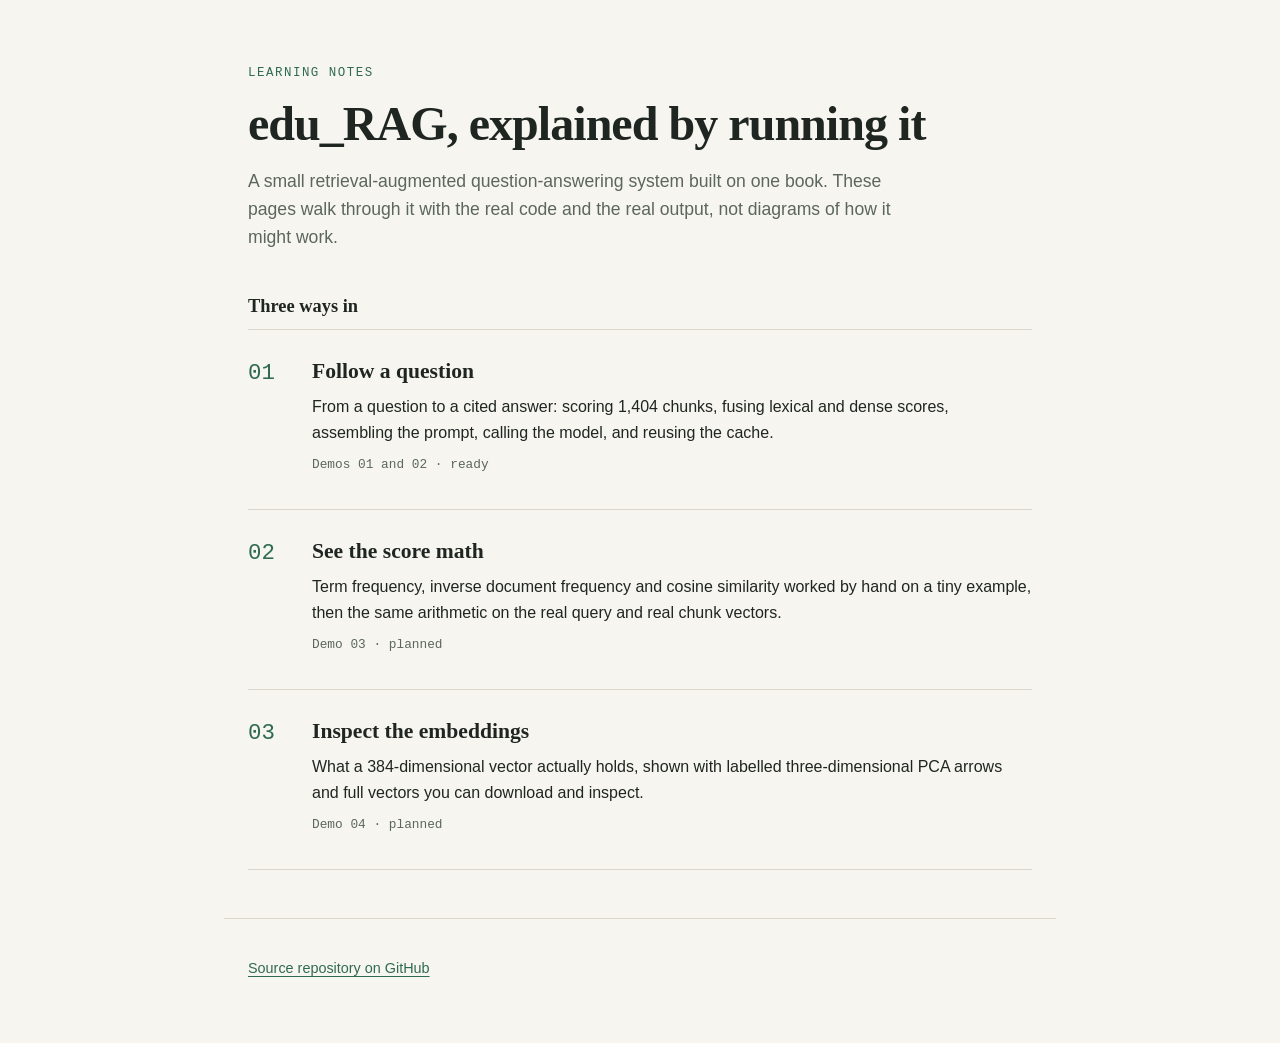
==== docs/index.html @ 3936e358 "Add generated site skeleton and builder" ====
<!DOCTYPE html>
<html lang="en">
<head>
  <meta charset="utf-8">
  <meta name="viewport" content="width=device-width, initial-scale=1">
  <title>edu_RAG — learning site</title>
  <link rel="stylesheet" href="style.css">
</head>
<body>
  <header class="masthead">
    <p class="eyebrow">Learning notes</p>
    <h1>edu_RAG, explained by running it</h1>
    <p class="lede">A small retrieval-augmented question-answering system built on one book. These pages walk through it with the real code and the real output, not diagrams of how it might work.</p>
  </header>

  <main>
    <h2 class="section-title">Three ways in</h2>
    <ol class="modules">
      <li class="module">
        <span class="module-number" aria-hidden="true">01</span>
        <div class="module-body">
          <h3>Follow a question</h3>
          <p>From a question to a cited answer: scoring 1,404 chunks, fusing lexical and dense scores, assembling the prompt, calling the model, and reusing the cache.</p>
          <p class="module-meta">Demos 01 and 02 · ready</p>
        </div>
      </li>
      <li class="module">
        <span class="module-number" aria-hidden="true">02</span>
        <div class="module-body">
          <h3>See the score math</h3>
          <p>Term frequency, inverse document frequency and cosine similarity worked by hand on a tiny example, then the same arithmetic on the real query and real chunk vectors.</p>
          <p class="module-meta">Demo 03 · planned</p>
        </div>
      </li>
      <li class="module">
        <span class="module-number" aria-hidden="true">03</span>
        <div class="module-body">
          <h3>Inspect the embeddings</h3>
          <p>What a 384-dimensional vector actually holds, shown with labelled three-dimensional PCA arrows and full vectors you can download and inspect.</p>
          <p class="module-meta">Demo 04 · planned</p>
        </div>
      </li>
    </ol>
  </main>

  <footer class="footer">
    <p><a href="https://github.com/Santhust/edu_RAG">Source repository on GitHub</a></p>
  </footer>
</body>
</html>
---- docs/style.css ----
:root {
  --bg: #f7f5f0;
  --ink: #1f2621;
  --muted: #5b665d;
  --line: #d8d5ca;
  --panel: #eeece4;
  --accent: #2f6b4f;
  --serif: "Iowan Old Style", "Palatino Linotype", Georgia, serif;
  --sans: -apple-system, BlinkMacSystemFont, "Segoe UI", sans-serif;
  --mono: "SFMono-Regular", Consolas, "Liberation Mono", monospace;
}

* { box-sizing: border-box; }

body {
  margin: 0;
  background: var(--bg);
  color: var(--ink);
  font-family: var(--sans);
  font-size: 1rem;
  line-height: 1.6;
  text-wrap: pretty;
}

.masthead, main, .footer {
  max-width: 52rem;
  margin: 0 auto;
  padding: 0 1.5rem;
}

.masthead { padding-top: 4rem; padding-bottom: 2.5rem; }

.eyebrow {
  margin: 0 0 0.75rem;
  font-family: var(--mono);
  font-size: 0.78rem;
  letter-spacing: 0.12em;
  text-transform: uppercase;
  color: var(--accent);
}

h1 {
  margin: 0 0 1rem;
  font-family: var(--serif);
  font-weight: 600;
  font-size: clamp(2rem, 5vw, 3rem);
  line-height: 1.15;
  letter-spacing: -0.02em;
}

.lede {
  margin: 0;
  max-width: 42rem;
  font-size: 1.1rem;
  color: var(--muted);
}

.section-title {
  margin: 0 0 0.5rem;
  font-family: var(--serif);
  font-size: 1.15rem;
  font-weight: 600;
}

.modules { list-style: none; margin: 0; padding: 0; }

.module {
  display: grid;
  grid-template-columns: 3rem 1fr;
  gap: 1rem;
  padding: 1.5rem 0;
  border-top: 1px solid var(--line);
}
.module:last-child { border-bottom: 1px solid var(--line); }

.module-number {
  font-family: var(--mono);
  font-size: 1.4rem;
  color: var(--accent);
  padding-top: 0.15rem;
}

.module-body h3 {
  margin: 0 0 0.35rem;
  font-family: var(--serif);
  font-size: 1.35rem;
  font-weight: 600;
}
.module-body p { margin: 0 0 0.6rem; }
.module-meta {
  font-family: var(--mono);
  font-size: 0.8rem;
  color: var(--muted);
}

a { color: var(--accent); text-underline-offset: 0.18em; }
a:hover { text-decoration-thickness: 2px; }
a:focus-visible { outline: 2px solid var(--accent); outline-offset: 3px; }

.footer {
  margin-top: 3rem;
  padding-top: 1.5rem;
  padding-bottom: 3rem;
  border-top: 1px solid var(--line);
  color: var(--muted);
  font-size: 0.9rem;
}

pre {
  background: var(--panel);
  border: 1px solid var(--line);
  border-radius: 4px;
  padding: 1rem;
  overflow-x: auto;
  font-family: var(--mono);
  font-size: 0.85rem;
  line-height: 1.5;
}

@media (max-width: 40rem) {
  .masthead { padding-top: 2.5rem; }
  .module { grid-template-columns: 1fr; gap: 0.35rem; }
}
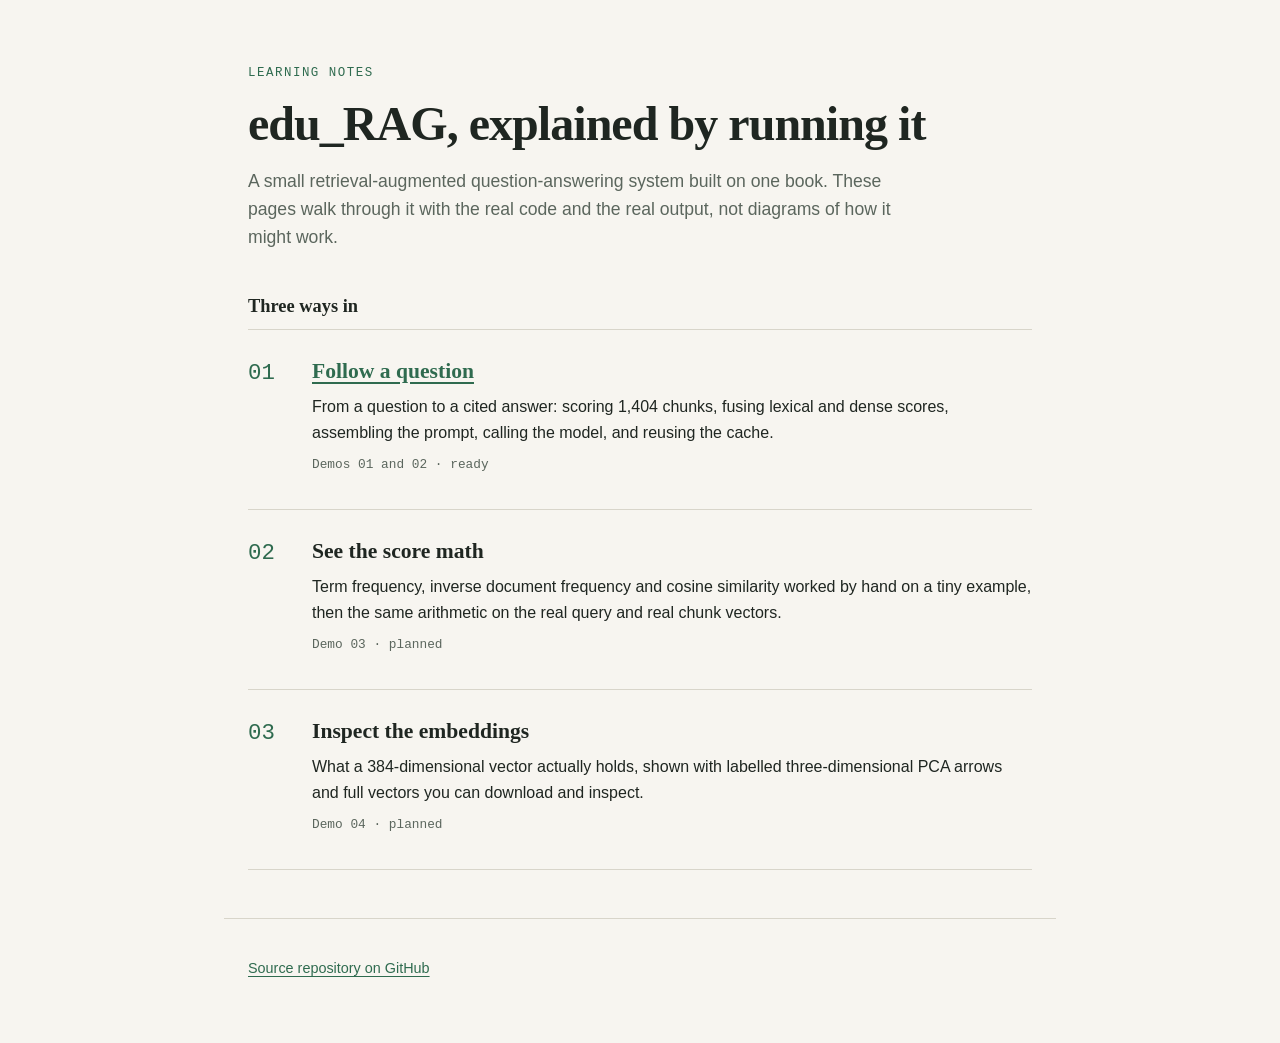
==== commit 0f8d1198: "Add module 1 page with worked example and demos" ====
--- a/docs/index.html
+++ b/docs/index.html
@@ -19,7 +19,7 @@
       <li class="module">
         <span class="module-number" aria-hidden="true">01</span>
         <div class="module-body">
-          <h3>Follow a question</h3>
+          <h3><a href="01-flow.html">Follow a question</a></h3>
           <p>From a question to a cited answer: scoring 1,404 chunks, fusing lexical and dense scores, assembling the prompt, calling the model, and reusing the cache.</p>
           <p class="module-meta">Demos 01 and 02 · ready</p>
         </div>
--- a/docs/style.css
+++ b/docs/style.css
@@ -117,6 +117,71 @@
   line-height: 1.5;
 }
 
+.worked-example {
+  margin-bottom: 3rem;
+  padding-bottom: 2rem;
+  border-bottom: 2px solid var(--line);
+}
+.worked-example h2 { margin-top: 0; }
+.table-wrap { overflow-x: auto; margin: 1rem 0; }
+.score-table {
+  border-collapse: collapse;
+  width: 100%;
+  min-width: 34rem;
+  font-size: 0.9rem;
+}
+.score-table th, .score-table td {
+  text-align: left;
+  padding: 0.45rem 0.6rem;
+  border-bottom: 1px solid var(--line);
+}
+.score-table th {
+  font-family: var(--mono);
+  font-size: 0.75rem;
+  font-weight: 600;
+  letter-spacing: 0.06em;
+  text-transform: uppercase;
+  color: var(--muted);
+}
+.score-table td { font-family: var(--mono); }
+blockquote {
+  margin: 1rem 0;
+  font-family: var(--serif);
+  font-size: 1.08rem;
+  font-style: italic;
+}
+
+.stages, .observations { margin: 0 0 2rem; padding-left: 1.5rem; }
+.stages li, .observations li { margin-bottom: 0.9rem; }
+.stages strong { font-weight: 600; }
+
+code {
+  font-family: var(--mono);
+  font-size: 0.9em;
+  background: var(--panel);
+  padding: 0.1em 0.3em;
+  border-radius: 3px;
+}
+
+.demo { margin: 2.5rem 0 3rem; }
+.demo > h2 {
+  margin: 0 0 1rem;
+  font-family: var(--mono);
+  font-size: 1rem;
+  font-weight: 600;
+  color: var(--accent);
+}
+.demo h3 {
+  margin: 1.5rem 0 0.5rem;
+  font-size: 0.78rem;
+  font-family: var(--mono);
+  font-weight: 600;
+  letter-spacing: 0.1em;
+  text-transform: uppercase;
+  color: var(--muted);
+}
+.demo-links { font-size: 0.85rem; color: var(--muted); }
+
 @media (max-width: 40rem) {
   .masthead { padding-top: 2.5rem; }
   .module { grid-template-columns: 1fr; gap: 0.35rem; }
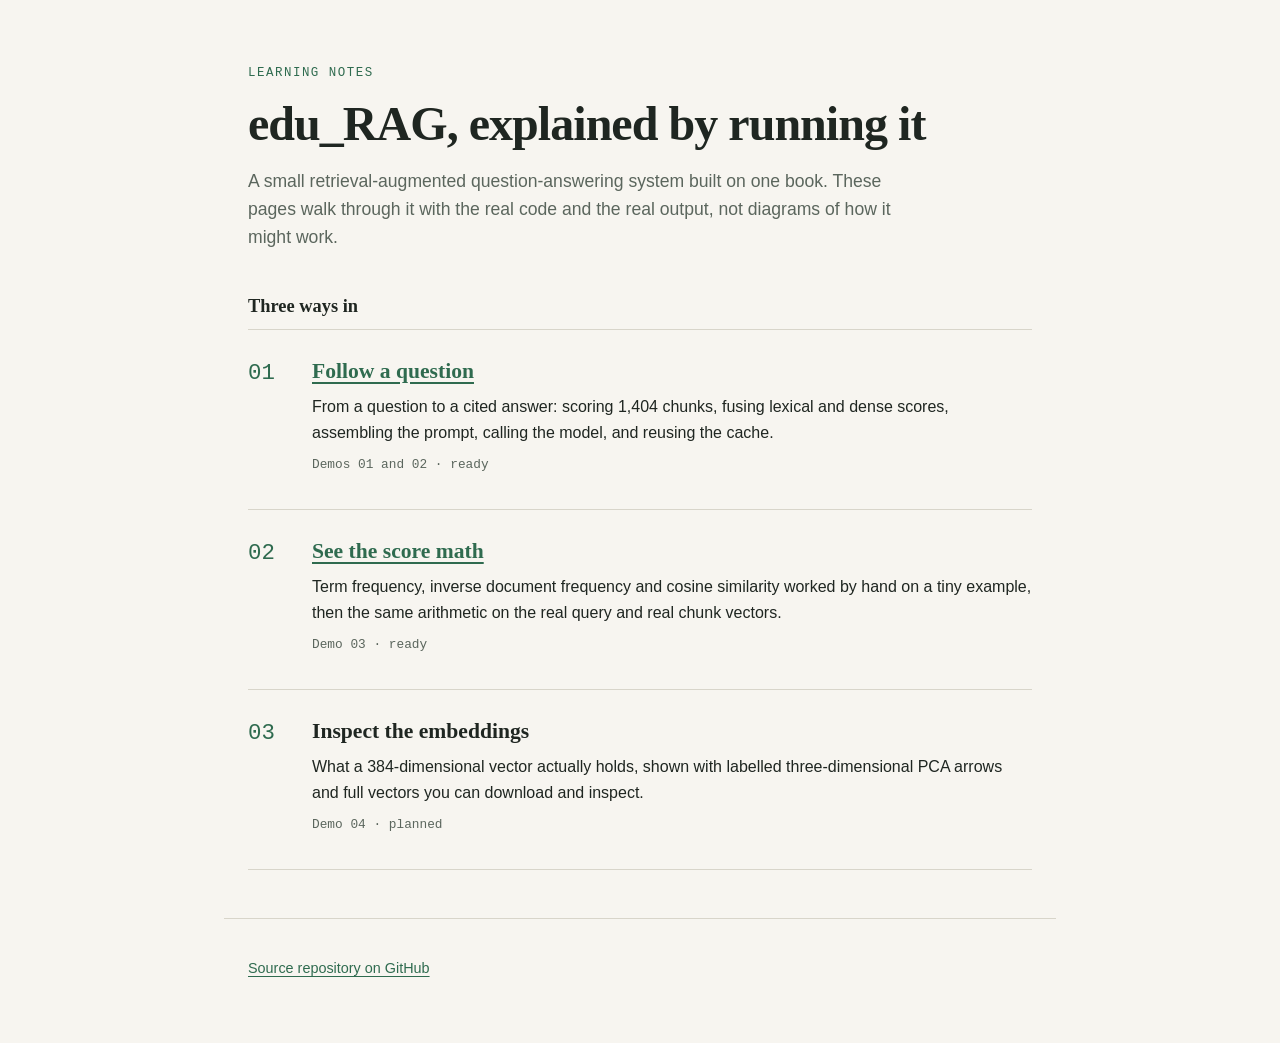
==== commit 55a7fb36: "Add module 2 score math page" ====
--- a/docs/index.html
+++ b/docs/index.html
@@ -27,9 +27,9 @@
       <li class="module">
         <span class="module-number" aria-hidden="true">02</span>
         <div class="module-body">
-          <h3>See the score math</h3>
+          <h3><a href="02-math.html">See the score math</a></h3>
           <p>Term frequency, inverse document frequency and cosine similarity worked by hand on a tiny example, then the same arithmetic on the real query and real chunk vectors.</p>
-          <p class="module-meta">Demo 03 · planned</p>
+          <p class="module-meta">Demo 03 · ready</p>
         </div>
       </li>
       <li class="module">
--- a/docs/style.css
+++ b/docs/style.css
@@ -117,39 +117,32 @@
   line-height: 1.5;
 }
 
-.worked-example {
-  margin-bottom: 3rem;
-  padding-bottom: 2rem;
-  border-bottom: 2px solid var(--line);
+.qa { margin: 3rem 0; }
+.qa summary { line-height: 1.5; }
+.qa .trace-step { padding: 0.35rem 0; }
+
+.demo-source { margin: 0 0 1.25rem; }
+.demo-source summary, .trace-step summary {
+  cursor: pointer;
+  padding: 0.5rem 0;
+  font-family: var(--mono);
+  font-size: 0.85rem;
+  color: var(--accent);
 }
-.worked-example h2 { margin-top: 0; }
-.table-wrap { overflow-x: auto; margin: 1rem 0; }
-.score-table {
-  border-collapse: collapse;
-  width: 100%;
-  min-width: 34rem;
-  font-size: 0.9rem;
+.demo-source summary:hover, .trace-step summary:hover { text-decoration: underline; }
+.demo-source summary:focus-visible, .trace-step summary:focus-visible {
+  outline: 2px solid var(--accent);
+  outline-offset: 3px;
 }
-.score-table th, .score-table td {
-  text-align: left;
-  padding: 0.45rem 0.6rem;
-  border-bottom: 1px solid var(--line);
-}
-.score-table th {
-  font-family: var(--mono);
-  font-size: 0.75rem;
-  font-weight: 600;
-  letter-spacing: 0.06em;
-  text-transform: uppercase;
-  color: var(--muted);
-}
-.score-table td { font-family: var(--mono); }
-blockquote {
-  margin: 1rem 0;
-  font-family: var(--serif);
-  font-size: 1.08rem;
-  font-style: italic;
-}
+pre code .tok-keyword { color: #8b3a62; font-weight: 600; }
+pre code .tok-string { color: #6b4e00; }
+pre code .tok-comment { color: #616b62; font-style: italic; }
+pre code .tok-number { color: #a24a2b; }
+pre code .tok-builtin { color: #285f8a; }
+pre code .tok-def { color: #6b3fa0; font-weight: 600; }
+
+.trace-step { border-bottom: 1px solid var(--line); }
+.trace-step pre { margin: 0.25rem 0 1rem; }
 
 .stages, .observations { margin: 0 0 2rem; padding-left: 1.5rem; }
 .stages li, .observations li { margin-bottom: 0.9rem; }
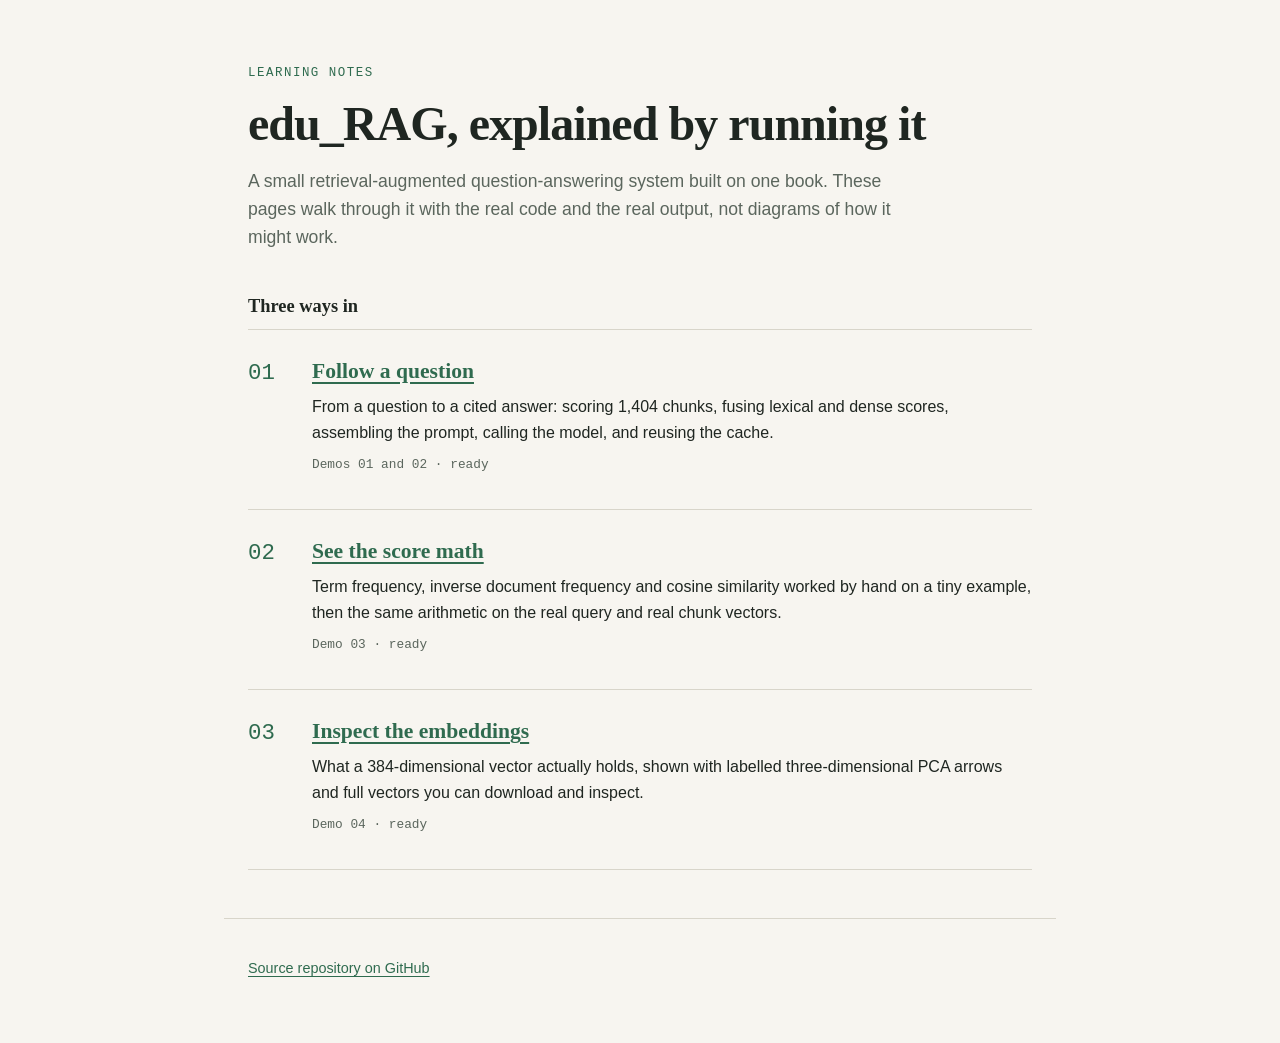
==== commit f17bc12b: "Add module 3 embeddings page and clarify PC3 axis" ====
--- a/docs/index.html
+++ b/docs/index.html
@@ -35,9 +35,9 @@
       <li class="module">
         <span class="module-number" aria-hidden="true">03</span>
         <div class="module-body">
-          <h3>Inspect the embeddings</h3>
+          <h3><a href="03-embeddings.html">Inspect the embeddings</a></h3>
           <p>What a 384-dimensional vector actually holds, shown with labelled three-dimensional PCA arrows and full vectors you can download and inspect.</p>
-          <p class="module-meta">Demo 04 · planned</p>
+          <p class="module-meta">Demo 04 · ready</p>
         </div>
       </li>
     </ol>
--- a/docs/style.css
+++ b/docs/style.css
@@ -121,6 +121,16 @@
 .qa summary { line-height: 1.5; }
 .qa .trace-step { padding: 0.35rem 0; }
 
+figure { margin: 2rem 0; }
+figure img {
+  display: block;
+  max-width: 100%;
+  height: auto;
+  border: 1px solid var(--line);
+  border-radius: 4px;
+}
+figcaption { margin-top: 0.5rem; font-size: 0.85rem; color: var(--muted); }
+
 .demo-source { margin: 0 0 1.25rem; }
 .demo-source summary, .trace-step summary {
   cursor: pointer;
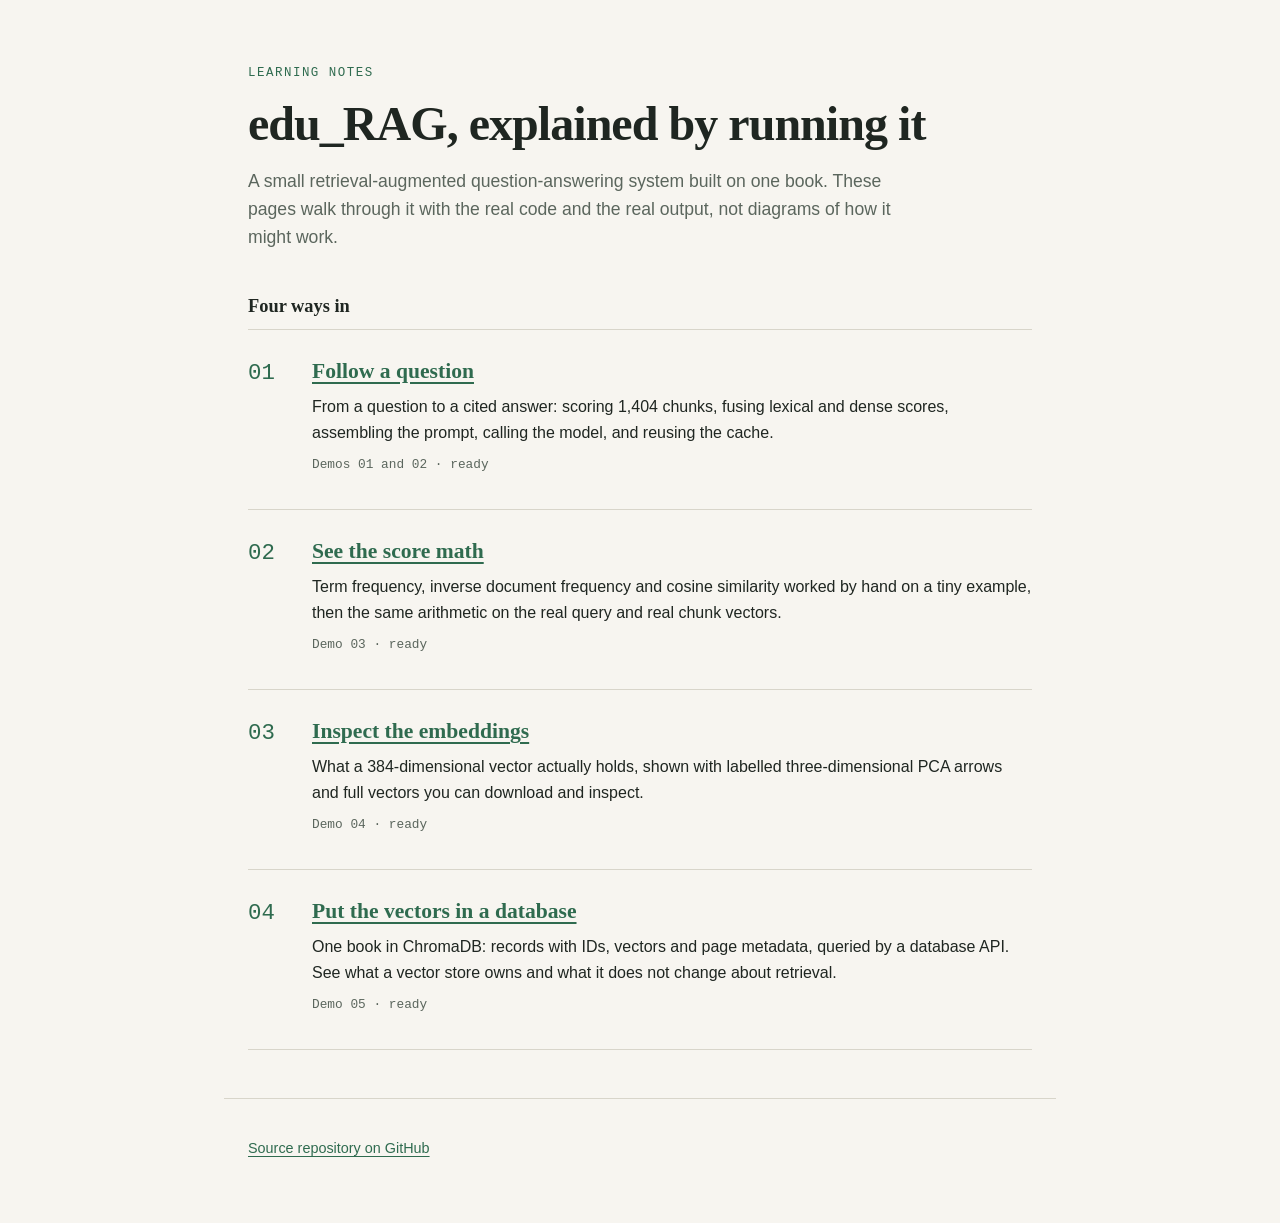
==== commit 650722e2: "Add module 4 vector store page" ====
--- a/docs/index.html
+++ b/docs/index.html
@@ -14,7 +14,7 @@
   </header>
 
   <main>
-    <h2 class="section-title">Three ways in</h2>
+    <h2 class="section-title">Four ways in</h2>
     <ol class="modules">
       <li class="module">
         <span class="module-number" aria-hidden="true">01</span>
@@ -40,6 +40,14 @@
           <p class="module-meta">Demo 04 · ready</p>
         </div>
       </li>
+      <li class="module">
+        <span class="module-number" aria-hidden="true">04</span>
+        <div class="module-body">
+          <h3><a href="04-vector-store.html">Put the vectors in a database</a></h3>
+          <p>One book in ChromaDB: records with IDs, vectors and page metadata, queried by a database API. See what a vector store owns and what it does not change about retrieval.</p>
+          <p class="module-meta">Demo 05 · ready</p>
+        </div>
+      </li>
     </ol>
   </main>
 
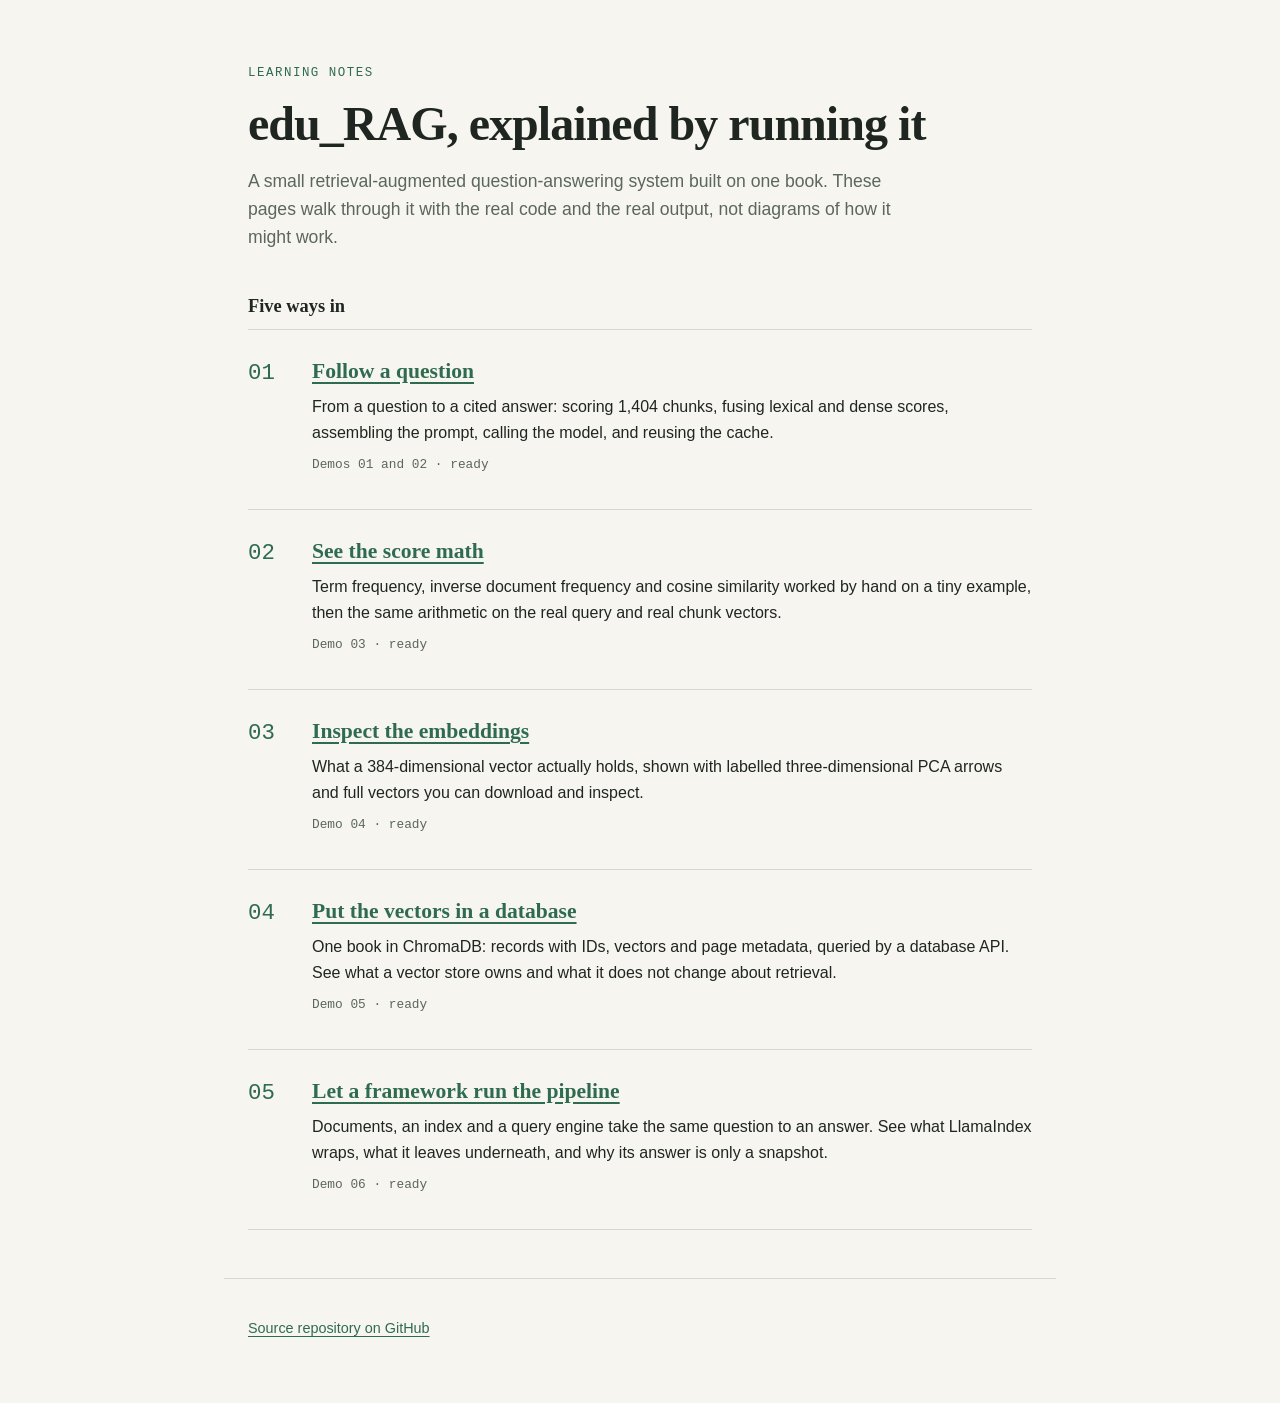
==== commit a19eb804: "Add module 5 LlamaIndex page" ====
--- a/docs/index.html
+++ b/docs/index.html
@@ -14,7 +14,7 @@
   </header>
 
   <main>
-    <h2 class="section-title">Four ways in</h2>
+    <h2 class="section-title">Five ways in</h2>
     <ol class="modules">
       <li class="module">
         <span class="module-number" aria-hidden="true">01</span>
@@ -48,6 +48,14 @@
           <p class="module-meta">Demo 05 · ready</p>
         </div>
       </li>
+      <li class="module">
+        <span class="module-number" aria-hidden="true">05</span>
+        <div class="module-body">
+          <h3><a href="05-llamaindex.html">Let a framework run the pipeline</a></h3>
+          <p>Documents, an index and a query engine take the same question to an answer. See what LlamaIndex wraps, what it leaves underneath, and why its answer is only a snapshot.</p>
+          <p class="module-meta">Demo 06 · ready</p>
+        </div>
+      </li>
     </ol>
   </main>
 
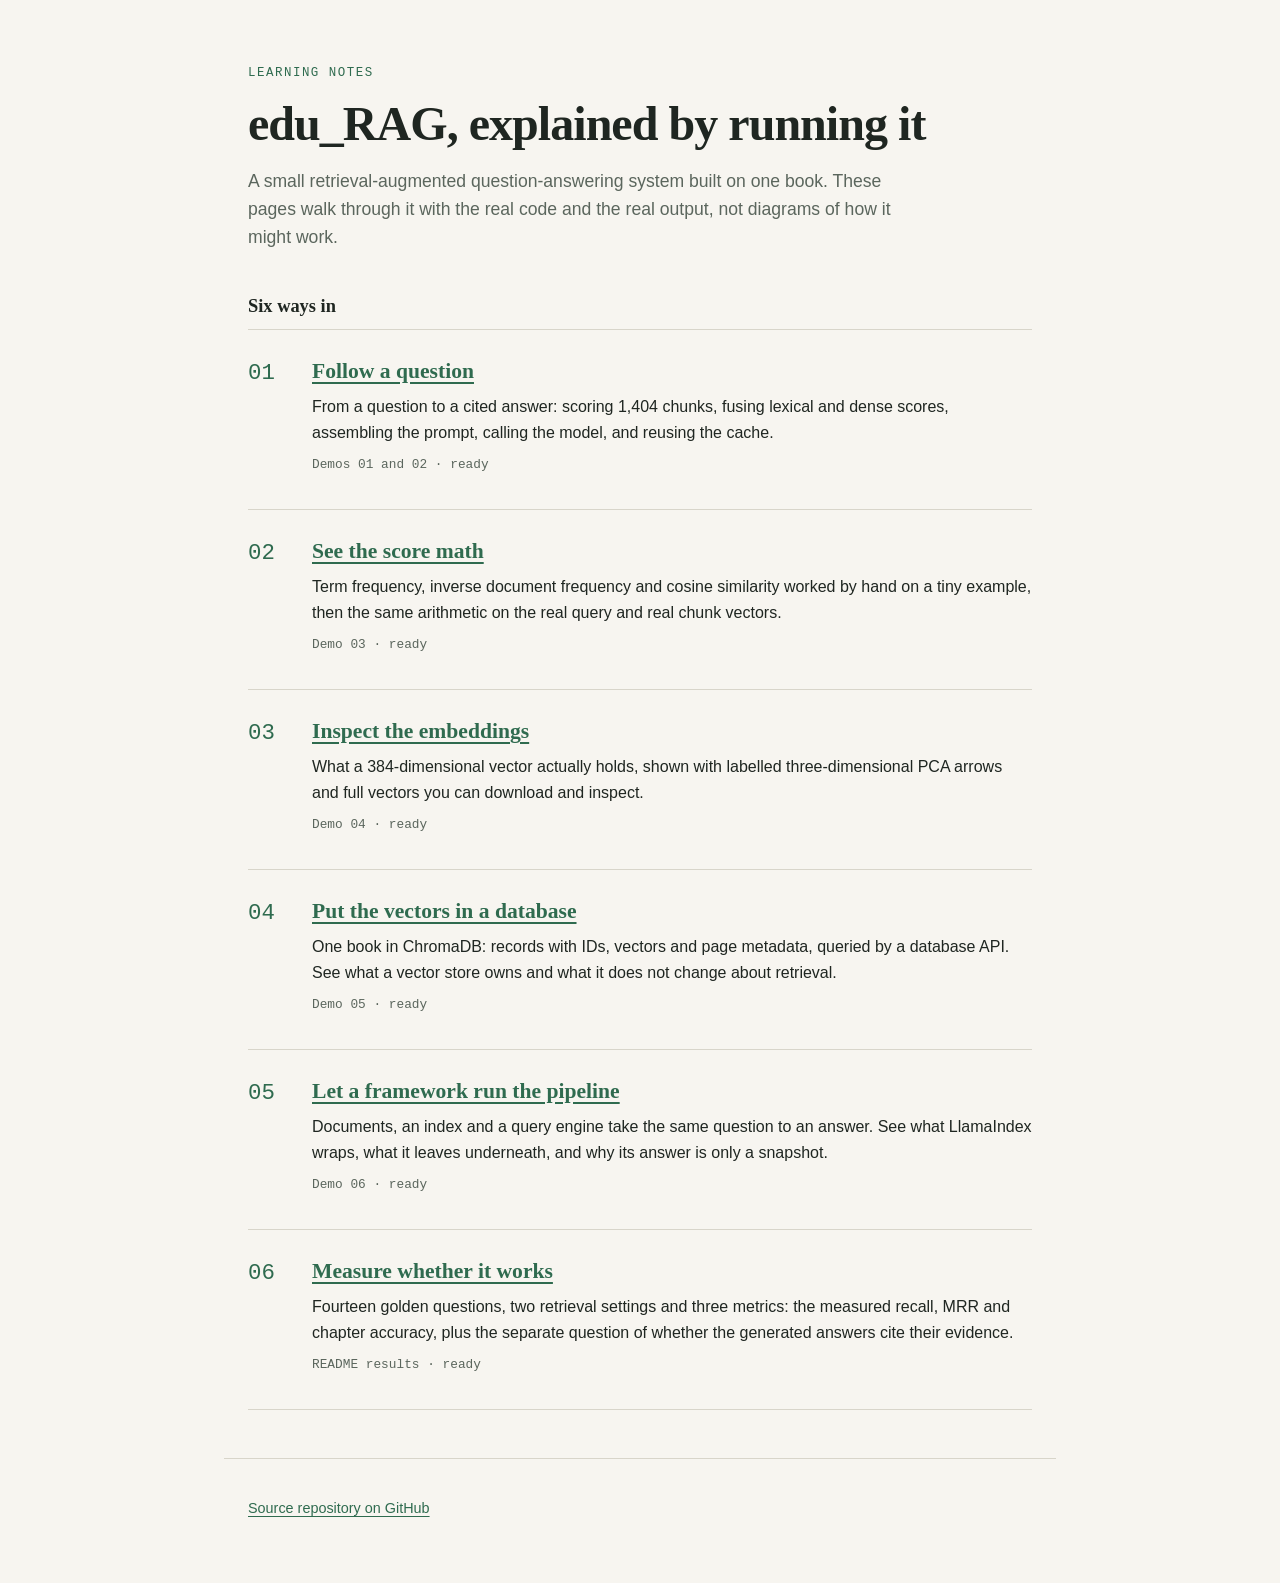
==== commit 5c1db40a: "Add module 6 evaluation page" ====
--- a/docs/index.html
+++ b/docs/index.html
@@ -14,7 +14,7 @@
   </header>
 
   <main>
-    <h2 class="section-title">Five ways in</h2>
+    <h2 class="section-title">Six ways in</h2>
     <ol class="modules">
       <li class="module">
         <span class="module-number" aria-hidden="true">01</span>
@@ -56,6 +56,14 @@
           <p class="module-meta">Demo 06 · ready</p>
         </div>
       </li>
+      <li class="module">
+        <span class="module-number" aria-hidden="true">06</span>
+        <div class="module-body">
+          <h3><a href="06-evaluation.html">Measure whether it works</a></h3>
+          <p>Fourteen golden questions, two retrieval settings and three metrics: the measured recall, MRR and chapter accuracy, plus the separate question of whether the generated answers cite their evidence.</p>
+          <p class="module-meta">README results · ready</p>
+        </div>
+      </li>
     </ol>
   </main>
 
--- a/docs/style.css
+++ b/docs/style.css
@@ -121,6 +121,23 @@
 .qa summary { line-height: 1.5; }
 .qa .trace-step { padding: 0.35rem 0; }
 
+table {
+  border-collapse: collapse;
+  width: 100%;
+  margin: 1.5rem 0;
+  font-size: 0.95rem;
+}
+th, td {
+  text-align: left;
+  padding: 0.5rem 0.75rem;
+  border-bottom: 1px solid var(--line);
+}
+th { font-weight: 600; }
+th:not(:first-child), td:not(:first-child) {
+  text-align: right;
+  font-variant-numeric: tabular-nums;
+}
+
 figure { margin: 2rem 0; }
 figure img {
   display: block;
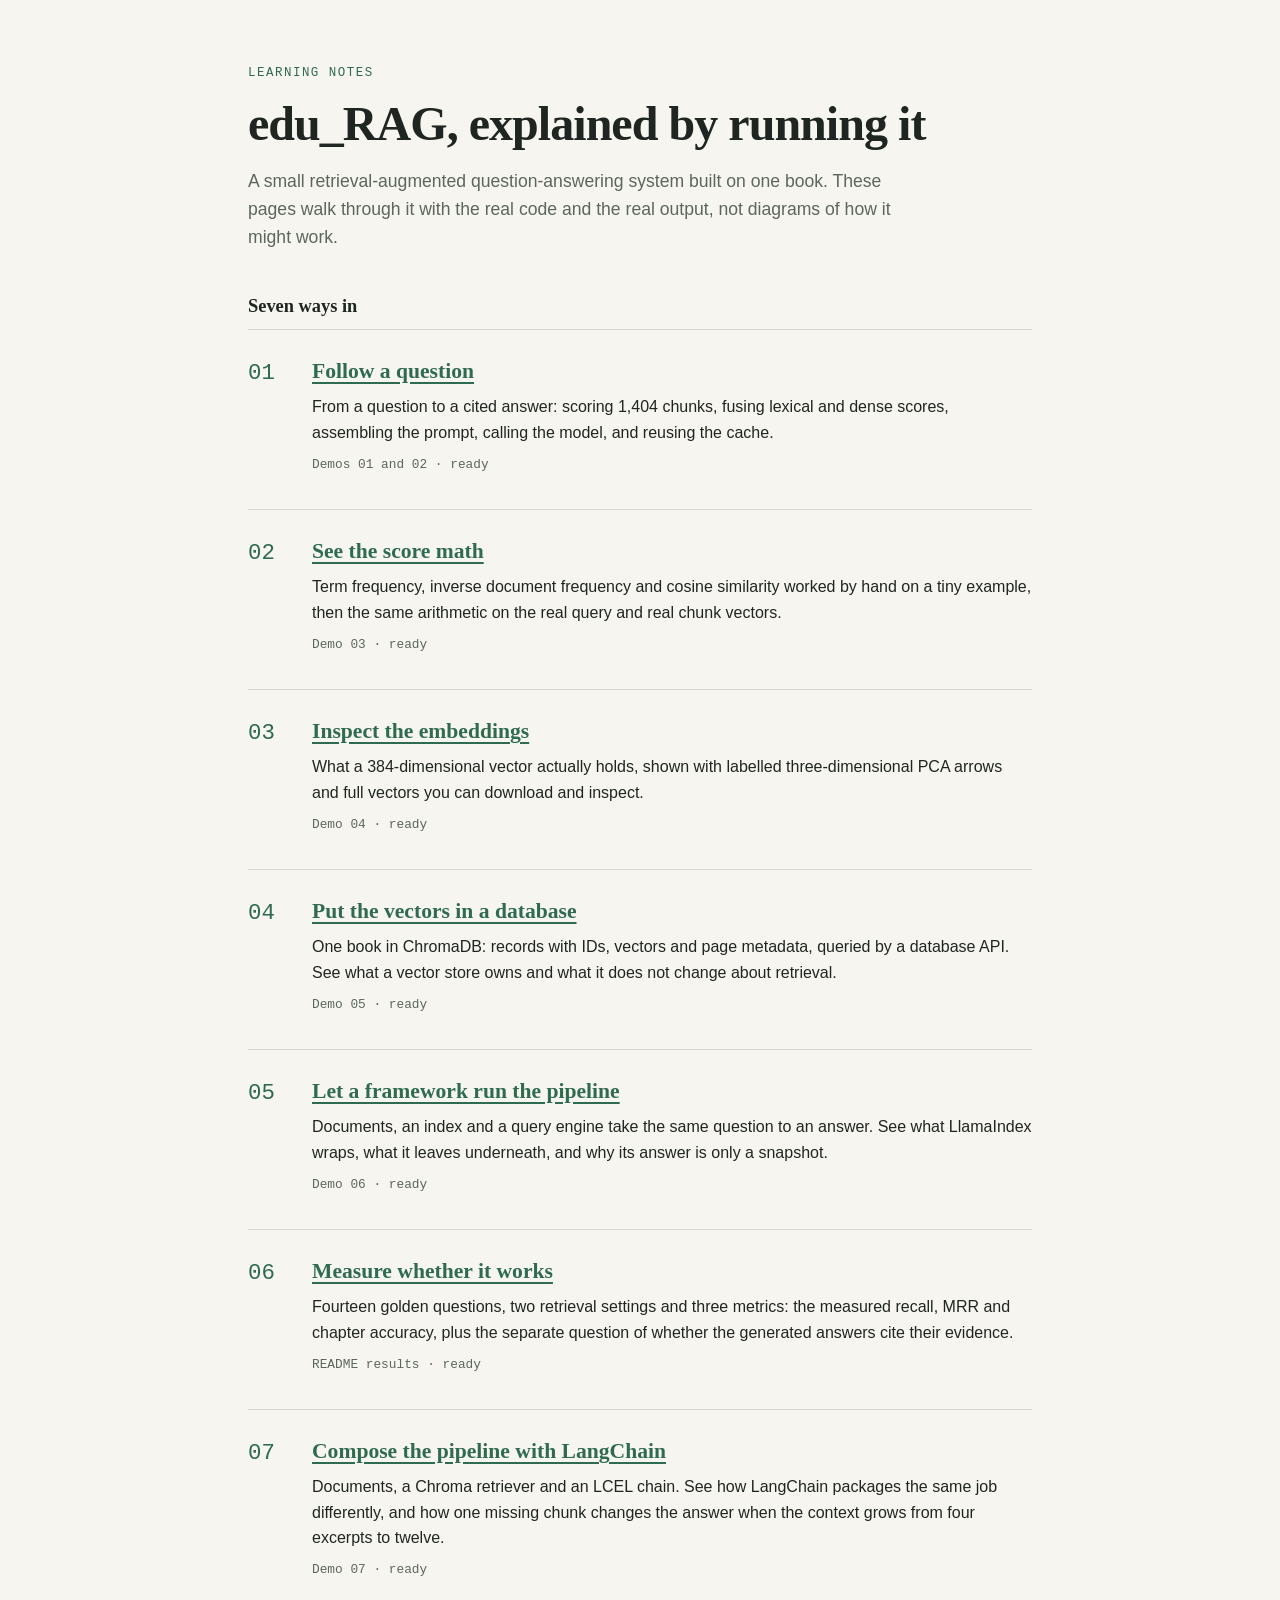
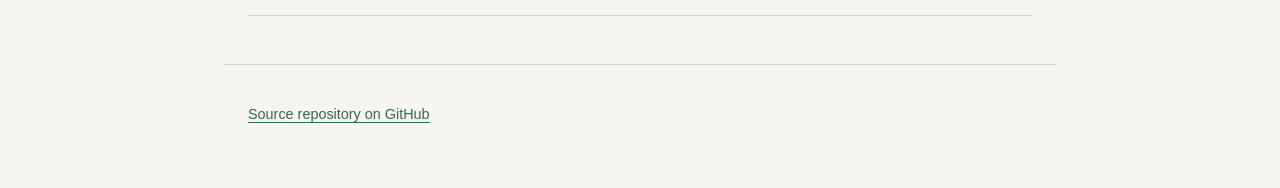
==== commit f41f1c0f: "Add module 7 LangChain page" ====
--- a/docs/index.html
+++ b/docs/index.html
@@ -14,7 +14,7 @@
   </header>
 
   <main>
-    <h2 class="section-title">Six ways in</h2>
+    <h2 class="section-title">Seven ways in</h2>
     <ol class="modules">
       <li class="module">
         <span class="module-number" aria-hidden="true">01</span>
@@ -64,6 +64,14 @@
           <p class="module-meta">README results · ready</p>
         </div>
       </li>
+      <li class="module">
+        <span class="module-number" aria-hidden="true">07</span>
+        <div class="module-body">
+          <h3><a href="07-langchain.html">Compose the pipeline with LangChain</a></h3>
+          <p>Documents, a Chroma retriever and an LCEL chain. See how LangChain packages the same job differently, and how one missing chunk changes the answer when the context grows from four excerpts to twelve.</p>
+          <p class="module-meta">Demo 07 · ready</p>
+        </div>
+      </li>
     </ol>
   </main>
 
